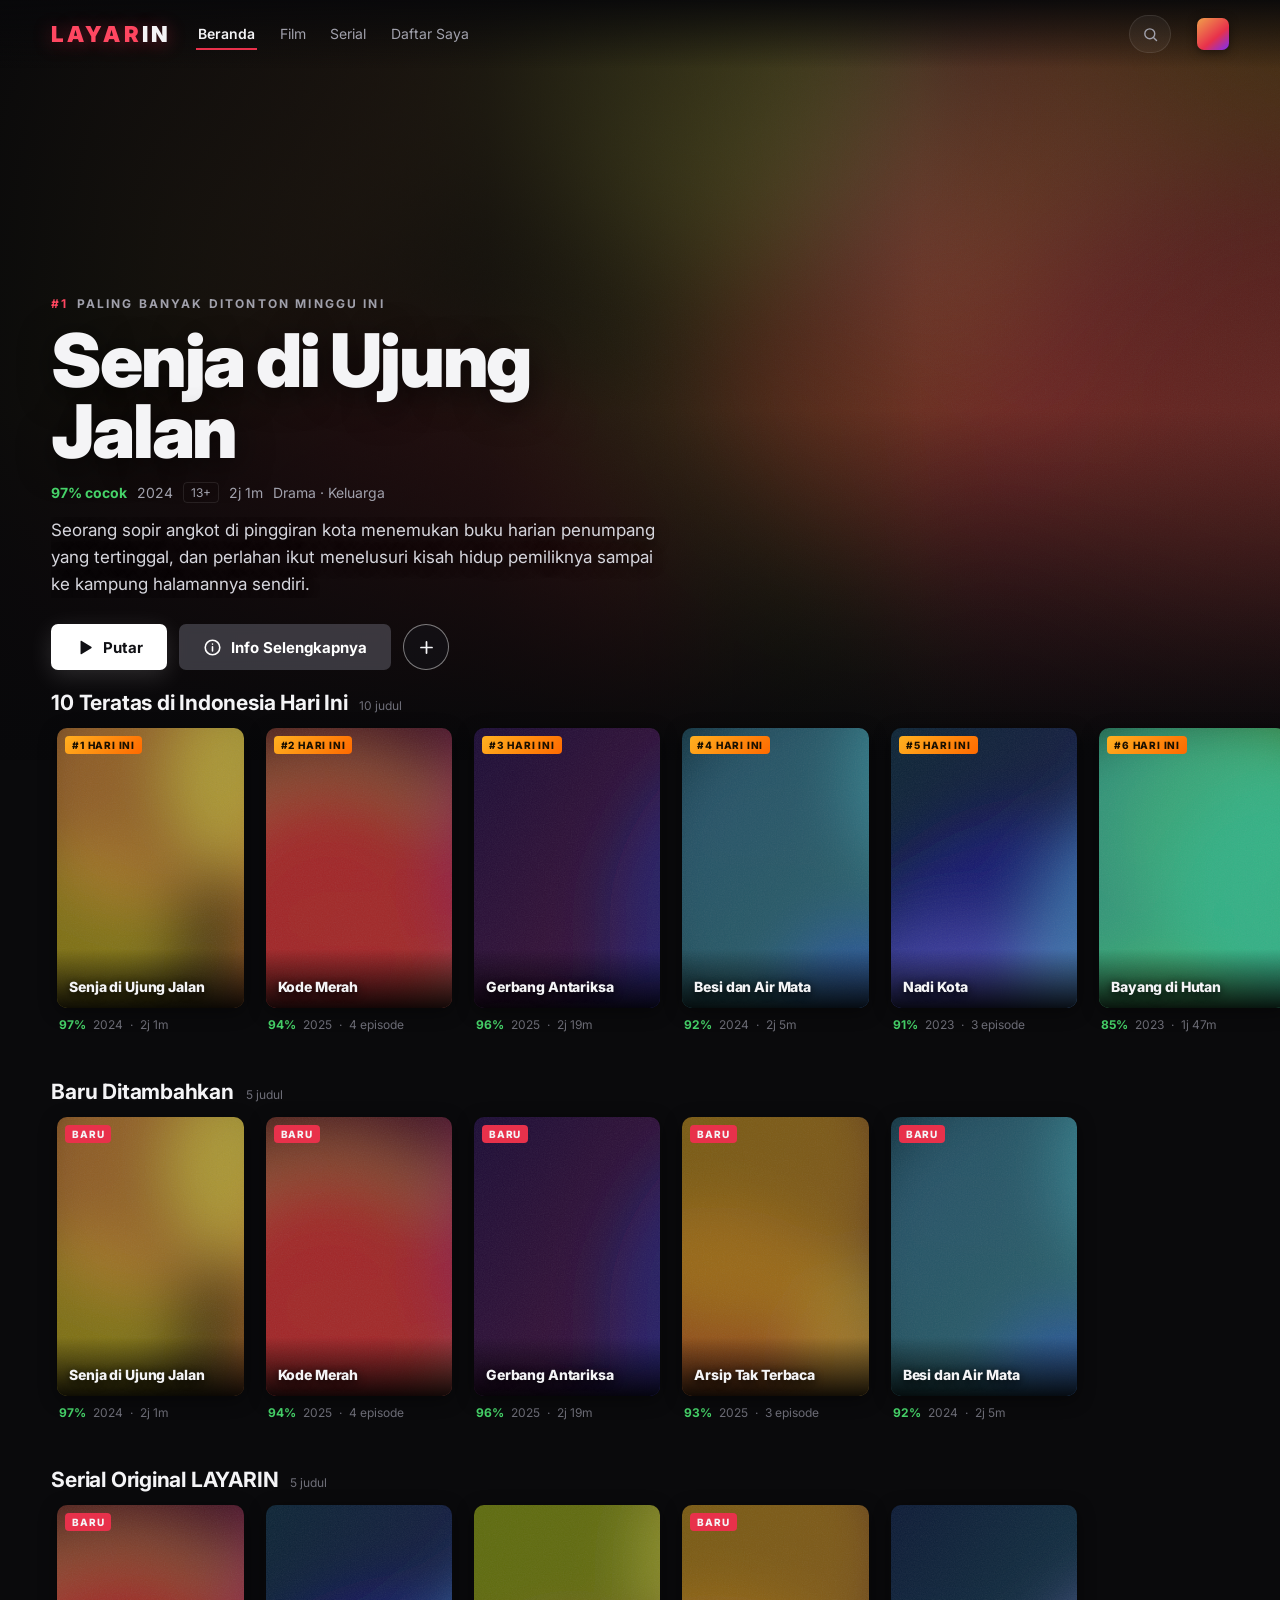
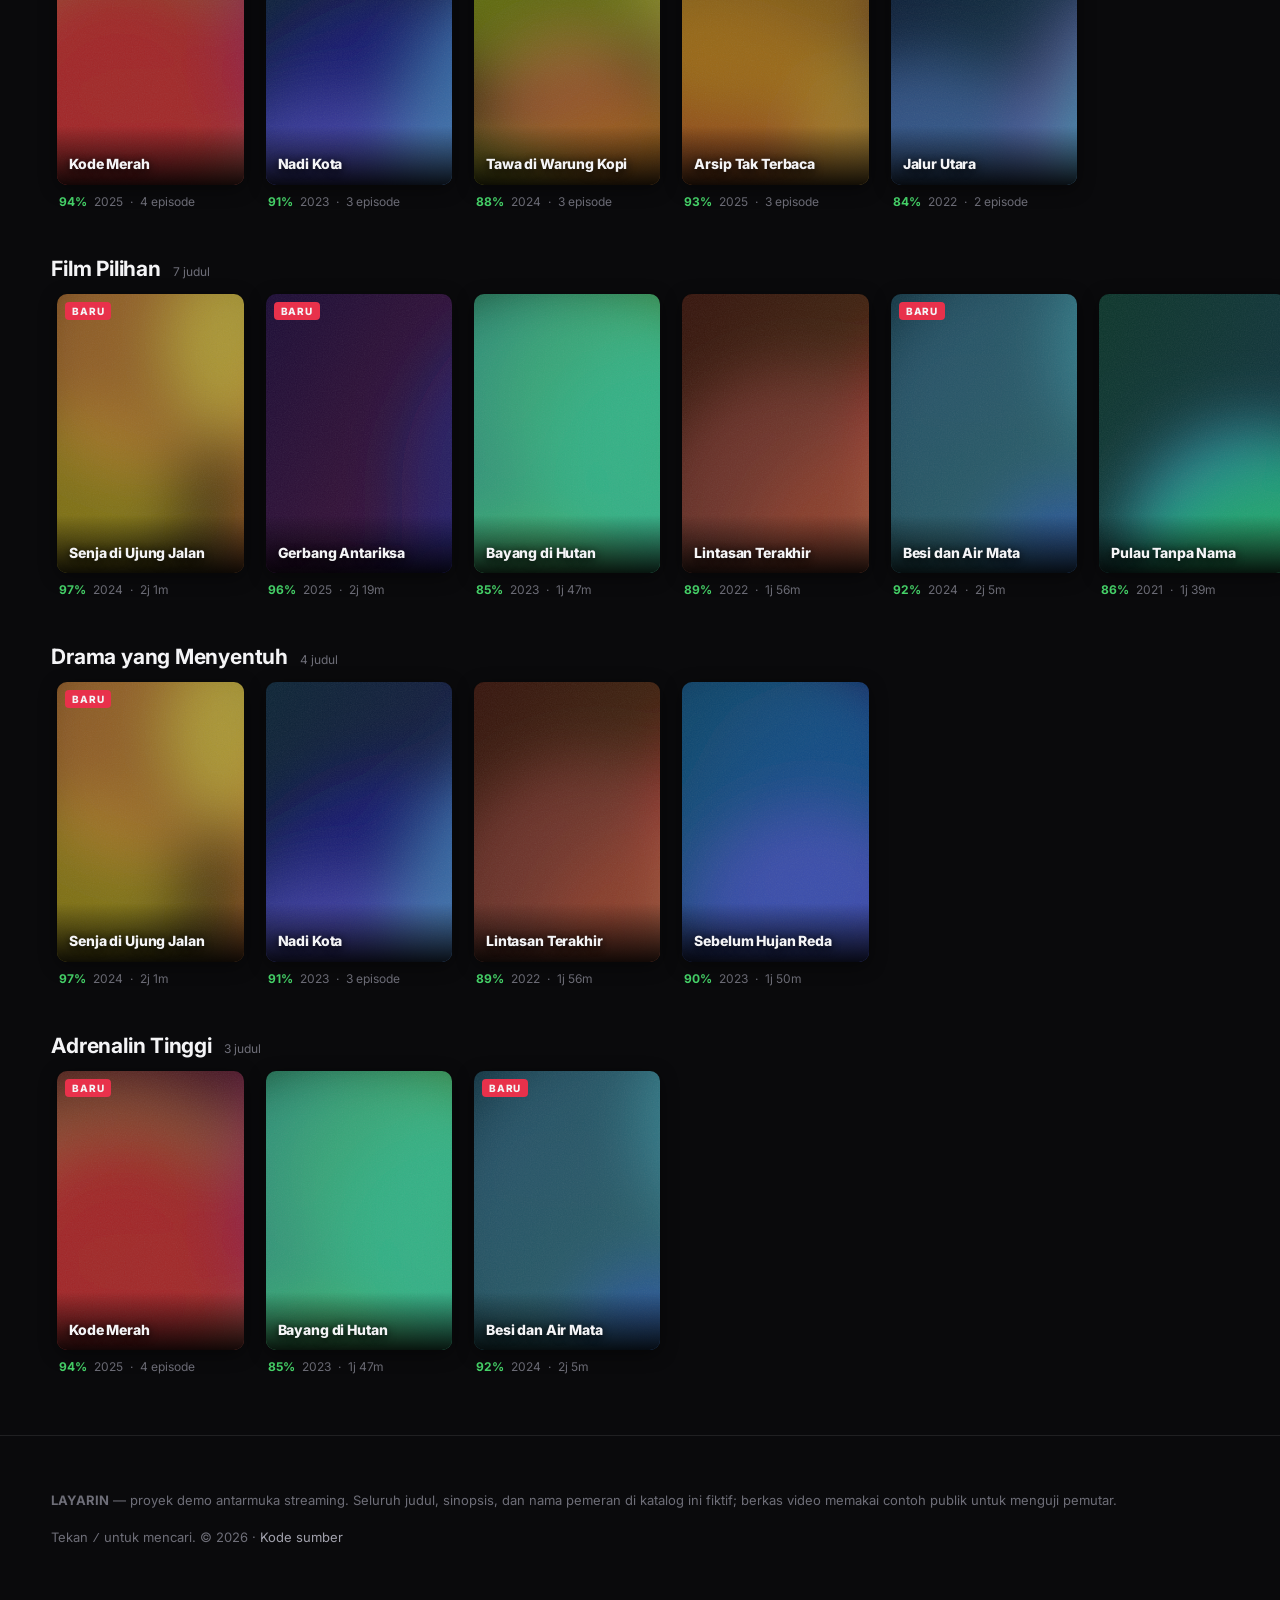
==== index.html @ 4c866b7e "Tambah LAYARIN — antarmuka situs streaming statis Situs streaming ala Netflix dengan HTML/CSS/JS mur" ====
<!doctype html>
<html lang="id">
<head>
<meta charset="utf-8">
<meta name="viewport" content="width=device-width, initial-scale=1">
<title>LAYARIN — Nonton film & serial</title>
<meta name="description" content="LAYARIN — antarmuka situs streaming: katalog film dan serial, daftar tontonan, dan pemutar video lengkap.">
<meta name="theme-color" content="#0a0a0c">
<link rel="icon" href="data:image/svg+xml,<svg xmlns='http://www.w3.org/2000/svg' viewBox='0 0 32 32'><rect width='32' height='32' rx='7' fill='%230a0a0c'/><path d='M11 8v16l12-8z' fill='%23ff4761'/></svg>">
<link rel="preconnect" href="https://fonts.googleapis.com">
<link rel="preconnect" href="https://fonts.gstatic.com" crossorigin>
<link rel="stylesheet" href="https://fonts.googleapis.com/css2?family=Inter:wght@400;500;600;700;800;900&display=swap">
<link rel="stylesheet" href="assets/css/style.css">
</head>
<body>

<header class="nav">
  <a class="logo" href="index.html">LAYAR<span>IN</span></a>
  <nav class="nav-links">
    <button data-view="beranda" aria-current="true">Beranda</button>
    <button data-view="film">Film</button>
    <button data-view="serial">Serial</button>
    <button data-view="list">Daftar Saya</button>
  </nav>
  <div class="search">
    <svg viewBox="0 0 24 24" fill="none" stroke-width="2" stroke-linecap="round"><circle cx="11" cy="11" r="7"/><path d="m16.5 16.5 4 4"/></svg>
    <input id="q" type="search" placeholder="Cari judul, genre, pemeran…" aria-label="Cari">
  </div>
  <div class="avatar" title="Profil"></div>
</header>

<main>
  <section class="hero" id="hero"></section>
  <div class="rows" id="rows"></div>
  <section class="grid-view" id="grid-view" hidden></section>
</main>

<footer class="footer">
  <p>
    <strong>LAYARIN</strong> — proyek demo antarmuka streaming. Seluruh judul, sinopsis, dan
    nama pemeran di katalog ini fiktif; berkas video memakai contoh publik untuk menguji pemutar.
  </p>
  <p>
    Tekan <kbd>/</kbd> untuk mencari. &copy; <span id="year"></span> ·
    <a href="https://github.com/Yudhitridarmawan/Yudhitridarmawan">Kode sumber</a>
  </p>
</footer>

<script src="assets/js/art.js"></script>
<script src="assets/js/data.js"></script>
<script src="assets/js/store.js"></script>
<script src="assets/js/app.js"></script>
</body>
</html>
---- assets/css/style.css ----
/* ==========================================================================
   LAYARIN — streaming UI
   ========================================================================== */

:root {
  --bg: #0a0a0c;
  --bg-elev: #141418;
  --bg-elev-2: #1d1d23;
  --line: rgba(255, 255, 255, 0.09);
  --text: #f4f4f6;
  --text-dim: #a1a1ac;
  --text-faint: #6e6e78;
  --brand: #e8314b;
  --brand-hot: #ff4761;
  --ok: #46d369;
  --radius: 10px;
  --nav-h: 68px;
  --row-gap: clamp(28px, 4vw, 46px);
  --pad-x: clamp(16px, 4vw, 60px);
  --ease: cubic-bezier(0.22, 0.61, 0.36, 1);
}

* { box-sizing: border-box; }

html { scroll-behavior: smooth; }

body {
  margin: 0;
  background: var(--bg);
  color: var(--text);
  font-family: "Inter", "Segoe UI", system-ui, -apple-system, sans-serif;
  -webkit-font-smoothing: antialiased;
  overflow-x: hidden;
}

body.no-scroll { overflow: hidden; }

img { display: block; max-width: 100%; }

button {
  font: inherit;
  color: inherit;
  border: 0;
  background: none;
  cursor: pointer;
}

a { color: inherit; text-decoration: none; }

::selection { background: var(--brand); color: #fff; }

:focus-visible {
  outline: 2px solid var(--brand-hot);
  outline-offset: 3px;
  border-radius: 4px;
}

/* ---------- Navbar ---------- */

.nav {
  position: fixed;
  inset: 0 0 auto 0;
  z-index: 60;
  height: var(--nav-h);
  display: flex;
  align-items: center;
  gap: clamp(12px, 2vw, 26px);
  padding: 0 var(--pad-x);
  background: linear-gradient(180deg, rgba(8, 8, 10, 0.92) 0%, rgba(8, 8, 10, 0) 100%);
  transition: background 0.3s var(--ease), backdrop-filter 0.3s var(--ease);
}

.nav.is-stuck {
  background: rgba(10, 10, 12, 0.88);
  backdrop-filter: saturate(160%) blur(14px);
  border-bottom: 1px solid var(--line);
}

.logo {
  font-weight: 900;
  font-size: 22px;
  letter-spacing: 0.14em;
  color: var(--brand-hot);
  text-shadow: 0 2px 18px rgba(232, 49, 75, 0.45);
  white-space: nowrap;
}

.logo span { color: var(--text); }

.nav-links {
  display: flex;
  gap: clamp(10px, 1.6vw, 22px);
  margin-right: auto;
  font-size: 14px;
}

.nav-links button {
  color: var(--text-dim);
  padding: 6px 2px;
  border-bottom: 2px solid transparent;
  transition: color 0.2s;
  white-space: nowrap;
}

.nav-links button:hover { color: var(--text); }

.nav-links button[aria-current="true"] {
  color: var(--text);
  font-weight: 600;
  border-bottom-color: var(--brand);
}

.search {
  display: flex;
  align-items: center;
  gap: 8px;
  height: 38px;
  padding: 0 12px;
  border: 1px solid var(--line);
  border-radius: 999px;
  background: rgba(255, 255, 255, 0.05);
  transition: width 0.3s var(--ease), border-color 0.2s, background 0.2s;
  width: 42px;
  overflow: hidden;
}

.search:focus-within,
.search.is-open {
  width: min(280px, 42vw);
  background: rgba(0, 0, 0, 0.6);
  border-color: rgba(255, 255, 255, 0.28);
}

.search svg { flex: none; width: 17px; height: 17px; stroke: var(--text-dim); }

.search input {
  flex: 1;
  min-width: 0;
  border: 0;
  outline: 0;
  background: none;
  color: var(--text);
  font-size: 14px;
}

.search input::placeholder { color: var(--text-faint); }

.avatar {
  flex: none;
  width: 32px;
  height: 32px;
  border-radius: 7px;
  background: linear-gradient(140deg, #f0a04b, #e8314b 60%, #7b2ff7);
  box-shadow: 0 2px 10px rgba(0, 0, 0, 0.5);
}

/* ---------- Hero ---------- */

.hero {
  position: relative;
  min-height: min(88vh, 760px);
  display: flex;
  align-items: flex-end;
  padding: 0 var(--pad-x) clamp(40px, 7vw, 90px);
  isolation: isolate;
  overflow: hidden;
}

.hero-art {
  position: absolute;
  inset: 0;
  z-index: -2;
  background-size: cover;
  background-position: center;
  transform: scale(1.04);
  animation: heroDrift 26s var(--ease) infinite alternate;
}

@keyframes heroDrift {
  from { transform: scale(1.04) translate3d(0, 0, 0); }
  to   { transform: scale(1.14) translate3d(-1.5%, -1%, 0); }
}

.hero::after {
  content: "";
  position: absolute;
  inset: 0;
  z-index: -1;
  background:
    linear-gradient(90deg, rgba(8, 8, 10, 0.95) 0%, rgba(8, 8, 10, 0.7) 38%, rgba(8, 8, 10, 0.05) 72%),
    linear-gradient(0deg, var(--bg) 2%, rgba(10, 10, 12, 0.25) 46%, rgba(10, 10, 12, 0.55) 100%);
}

.hero-body { max-width: min(620px, 92%); }

.hero-kicker {
  display: inline-flex;
  align-items: center;
  gap: 8px;
  font-size: 12px;
  font-weight: 700;
  letter-spacing: 0.18em;
  text-transform: uppercase;
  color: var(--text-dim);
  margin-bottom: 14px;
}

.hero-kicker b { color: var(--brand-hot); }

.hero h1 {
  margin: 0 0 16px;
  font-size: clamp(34px, 6.4vw, 74px);
  line-height: 0.95;
  font-weight: 900;
  letter-spacing: -0.03em;
  text-shadow: 0 6px 34px rgba(0, 0, 0, 0.65);
}

.meta {
  display: flex;
  flex-wrap: wrap;
  align-items: center;
  gap: 10px;
  font-size: 14px;
  color: var(--text-dim);
  margin-bottom: 14px;
}

.meta .match { color: var(--ok); font-weight: 700; }

.pill {
  padding: 2px 7px;
  border: 1px solid var(--line);
  border-radius: 4px;
  font-size: 12px;
  color: var(--text-dim);
}

.hero p.synopsis {
  margin: 0 0 26px;
  font-size: clamp(14px, 1.5vw, 17px);
  line-height: 1.6;
  color: #d6d6dd;
  text-shadow: 0 2px 14px rgba(0, 0, 0, 0.7);
  display: -webkit-box;
  -webkit-line-clamp: 3;
  -webkit-box-orient: vertical;
  overflow: hidden;
}

.hero-actions { display: flex; flex-wrap: wrap; gap: 12px; }

.btn {
  display: inline-flex;
  align-items: center;
  justify-content: center;
  gap: 9px;
  height: 46px;
  padding: 0 24px;
  border-radius: 7px;
  font-weight: 700;
  font-size: 15px;
  transition: transform 0.15s var(--ease), background 0.2s, box-shadow 0.2s;
}

.btn:active { transform: scale(0.97); }
.btn svg { width: 19px; height: 19px; }

.btn-play {
  background: #fff;
  color: #101014;
  box-shadow: 0 6px 24px rgba(255, 255, 255, 0.14);
}
.btn-play:hover { background: #e3e3e8; }

.btn-ghost {
  background: rgba(120, 120, 135, 0.42);
  color: #fff;
  backdrop-filter: blur(6px);
}
.btn-ghost:hover { background: rgba(140, 140, 158, 0.55); }

.btn-icon {
  width: 46px;
  padding: 0;
  border: 1.5px solid rgba(255, 255, 255, 0.45);
  border-radius: 50%;
  background: rgba(20, 20, 26, 0.5);
}
.btn-icon:hover { border-color: #fff; background: rgba(40, 40, 50, 0.7); }
.btn-icon.is-on { border-color: var(--ok); color: var(--ok); }

/* ---------- Rows ---------- */

.rows {
  position: relative;
  z-index: 2;
  margin-top: clamp(-70px, -6vw, -30px);
  padding-bottom: 60px;
  display: flex;
  flex-direction: column;
  gap: var(--row-gap);
}

.row { position: relative; }

.row-head {
  display: flex;
  align-items: baseline;
  gap: 12px;
  padding: 0 var(--pad-x) 12px;
}

.row-head h2 {
  margin: 0;
  font-size: clamp(16px, 1.7vw, 21px);
  font-weight: 700;
  letter-spacing: -0.01em;
}

.row-head .count { font-size: 12px; color: var(--text-faint); }

.rail-wrap { position: relative; }

.rail {
  display: flex;
  gap: 10px;
  padding: 34px var(--pad-x);
  margin: -34px 0;
  overflow-x: auto;
  scroll-behavior: smooth;
  scroll-snap-type: x proximity;
  /* Tanpa ini, snap menarik kartu pertama melewati gutter kiri saat dimuat. */
  scroll-padding-inline: var(--pad-x);
  scrollbar-width: none;
}

.rail::-webkit-scrollbar { display: none; }

.rail-btn {
  position: absolute;
  top: 0;
  bottom: 0;
  z-index: 12;
  width: clamp(36px, var(--pad-x), 60px);
  display: grid;
  place-items: center;
  background: linear-gradient(90deg, rgba(10, 10, 12, 0.85), rgba(10, 10, 12, 0));
  opacity: 0;
  transition: opacity 0.2s;
}

.rail-btn[data-dir="next"] {
  right: 0;
  background: linear-gradient(270deg, rgba(10, 10, 12, 0.85), rgba(10, 10, 12, 0));
}
.rail-btn[data-dir="prev"] { left: 0; }
.rail-wrap:hover .rail-btn:not([hidden]) { opacity: 1; }
.rail-btn:hover { background-color: rgba(10, 10, 12, 0.35); }
.rail-btn svg { width: 26px; height: 26px; stroke: #fff; filter: drop-shadow(0 2px 6px #000); }

/* ---------- Card ---------- */

.card {
  position: relative;
  flex: none;
  width: clamp(132px, 15.5vw, 200px);
  scroll-snap-align: start;
  border-radius: var(--radius);
  transition: transform 0.28s var(--ease), box-shadow 0.28s var(--ease), z-index 0s 0.28s;
  text-align: left;
}

.card-poster {
  display: block;
  position: relative;
  aspect-ratio: 2 / 3;
  border-radius: var(--radius);
  overflow: hidden;
  background: var(--bg-elev);
  box-shadow: 0 4px 18px rgba(0, 0, 0, 0.45);
}

.card-poster img { width: 100%; height: 100%; object-fit: cover; }

.card-title-overlay {
  display: block;
  position: absolute;
  inset: auto 0 0 0;
  padding: 30px 12px 12px;
  background: linear-gradient(0deg, rgba(0, 0, 0, 0.88), transparent);
  font-size: 14px;
  font-weight: 800;
  line-height: 1.2;
  letter-spacing: -0.01em;
  text-shadow: 0 2px 8px #000;
}

.card-badge {
  display: block;
  position: absolute;
  top: 8px;
  left: 8px;
  padding: 3px 7px;
  border-radius: 4px;
  background: var(--brand);
  font-size: 10px;
  font-weight: 800;
  letter-spacing: 0.08em;
  text-transform: uppercase;
}

.card-badge.top {
  background: linear-gradient(135deg, #ffb020, #ff6a00);
  color: #1a1000;
}

.card-progress {
  display: block;
  position: absolute;
  inset: auto 10px 8px 10px;
  height: 3px;
  border-radius: 2px;
  background: rgba(255, 255, 255, 0.28);
  overflow: hidden;
}
.card-progress i {
  display: block;
  height: 100%;
  background: var(--brand-hot);
}

.card-info {
  padding: 9px 2px 0;
  font-size: 12px;
  color: var(--text-faint);
  display: flex;
  gap: 7px;
  align-items: center;
}
.card-info .match { color: var(--ok); font-weight: 700; }

@media (hover: hover) and (min-width: 720px) {
  .card:hover {
    transform: scale(1.11) translateY(-4px);
    z-index: 20;
    transition-delay: 0.18s, 0.18s, 0s;
  }
  .card:hover .card-poster { box-shadow: 0 18px 42px rgba(0, 0, 0, 0.7); }
}

/* ---------- Grid (search / filtered view) ---------- */

.grid-view { padding: calc(var(--nav-h) + 34px) var(--pad-x) 70px; }

.grid-view h2 {
  margin: 0 0 4px;
  font-size: clamp(20px, 2.4vw, 28px);
  letter-spacing: -0.02em;
}

.grid-view .sub { margin: 0 0 26px; color: var(--text-dim); font-size: 14px; }

.grid {
  display: grid;
  grid-template-columns: repeat(auto-fill, minmax(clamp(132px, 15vw, 190px), 1fr));
  gap: 22px 14px;
}

.grid .card { width: auto; }

.empty {
  padding: 60px 0;
  text-align: center;
  color: var(--text-dim);
}
.empty strong { display: block; font-size: 19px; color: var(--text); margin-bottom: 6px; }

/* ---------- Modal ---------- */

.modal-backdrop {
  position: fixed;
  inset: 0;
  z-index: 90;
  display: grid;
  place-items: start center;
  padding: 40px 16px;
  overflow-y: auto;
  background: rgba(4, 4, 6, 0.78);
  backdrop-filter: blur(5px);
  animation: fade 0.22s var(--ease);
}

@keyframes fade { from { opacity: 0; } }
@keyframes rise { from { opacity: 0; transform: translateY(26px) scale(0.98); } }

.modal {
  position: relative;
  width: min(880px, 100%);
  border-radius: 14px;
  overflow: hidden;
  background: var(--bg-elev);
  box-shadow: 0 30px 80px rgba(0, 0, 0, 0.75);
  animation: rise 0.3s var(--ease);
}

.modal-hero {
  position: relative;
  aspect-ratio: 16 / 8;
  background-size: cover;
  background-position: center;
  display: flex;
  align-items: flex-end;
  padding: clamp(18px, 3vw, 34px);
}

.modal-hero::after {
  content: "";
  position: absolute;
  inset: 0;
  background: linear-gradient(0deg, var(--bg-elev) 1%, rgba(20, 20, 24, 0.15) 60%, rgba(20, 20, 24, 0.5));
}

.modal-hero > * { position: relative; z-index: 1; }

.modal-hero h2 {
  margin: 0;
  max-width: 70%;
  font-size: clamp(24px, 4vw, 46px);
  font-weight: 900;
  line-height: 1;
  letter-spacing: -0.03em;
  text-shadow: 0 4px 22px rgba(0, 0, 0, 0.75);
}

.modal-close {
  position: absolute;
  top: 14px;
  right: 14px;
  z-index: 2;
  width: 36px;
  height: 36px;
  border-radius: 50%;
  display: grid;
  place-items: center;
  background: rgba(10, 10, 12, 0.8);
  transition: background 0.2s, transform 0.2s;
}
.modal-close:hover { background: #2a2a32; transform: rotate(90deg); }
.modal-close svg { width: 17px; height: 17px; stroke: #fff; }

.modal-body { padding: clamp(18px, 3vw, 30px); }

.modal-actions { display: flex; gap: 10px; margin-bottom: 22px; flex-wrap: wrap; }

.modal-cols {
  display: grid;
  grid-template-columns: 1.7fr 1fr;
  gap: 26px;
}

.modal-cols p { margin: 0 0 14px; line-height: 1.65; color: #d2d2da; font-size: 15px; }

.facts { font-size: 13px; line-height: 1.9; color: var(--text-faint); }
.facts b { color: var(--text-dim); font-weight: 500; }
.facts span { color: #d2d2da; }

.eps { margin-top: 30px; }
.eps h3 { margin: 0 0 14px; font-size: 17px; }

.ep {
  display: grid;
  grid-template-columns: 34px 132px 1fr auto;
  align-items: center;
  gap: 16px;
  width: 100%;
  padding: 12px;
  border-top: 1px solid var(--line);
  text-align: left;
  transition: background 0.2s;
}
.ep:hover { background: rgba(255, 255, 255, 0.04); }
.ep-num { font-size: 18px; color: var(--text-faint); text-align: center; }
.ep-thumb {
  aspect-ratio: 16 / 9;
  border-radius: 5px;
  background-size: cover;
  background-position: center;
}
.ep-title { font-weight: 600; font-size: 14px; margin-bottom: 3px; }
.ep-desc {
  font-size: 13px;
  color: var(--text-faint);
  line-height: 1.45;
  display: -webkit-box;
  -webkit-line-clamp: 2;
  -webkit-box-orient: vertical;
  overflow: hidden;
}
.ep-dur { font-size: 13px; color: var(--text-faint); white-space: nowrap; }

/* ---------- Footer ---------- */

.footer {
  padding: 40px var(--pad-x) 54px;
  border-top: 1px solid var(--line);
  color: var(--text-faint);
  font-size: 13px;
  line-height: 1.8;
}
.footer a { color: var(--text-dim); }
.footer a:hover { color: var(--text); }

/* ---------- Watch page ---------- */

.player-page {
  padding-bottom: 0;
  height: 100vh;
  height: 100dvh;
  background: #000;
  display: flex;
  flex-direction: column;
}

.player-shell {
  position: relative;
  flex: 1;
  min-height: 0;
  background: #000;
}

.player-shell video {
  width: 100%;
  height: 100%;
  object-fit: contain;
  background: #000;
}

.player-shell.hide-ui { cursor: none; }
.player-shell.hide-ui .ctl-bar,
.player-shell.hide-ui .player-top { opacity: 0; pointer-events: none; }

.player-top {
  position: absolute;
  inset: 0 0 auto 0;
  z-index: 4;
  display: flex;
  align-items: center;
  gap: 14px;
  padding: 18px 22px 44px;
  background: linear-gradient(180deg, rgba(0, 0, 0, 0.8), transparent);
  transition: opacity 0.3s;
  /* Batang judul membentang penuh; biarkan klik tembus ke video di sekitarnya. */
  pointer-events: none;
}

.player-top > * { pointer-events: auto; }

.player-top h1 {
  margin: 0;
  font-size: 17px;
  font-weight: 600;
  overflow: hidden;
  text-overflow: ellipsis;
  white-space: nowrap;
}
.player-top .sub { font-size: 13px; color: var(--text-dim); }
.back-btn {
  display: grid;
  place-items: center;
  width: 40px;
  height: 40px;
  flex: none;
  border-radius: 50%;
  background: rgba(255, 255, 255, 0.1);
  transition: background 0.2s;
}
.back-btn:hover { background: rgba(255, 255, 255, 0.22); }
.back-btn svg { width: 20px; height: 20px; stroke: #fff; }

.big-play {
  position: absolute;
  inset: 0;
  z-index: 3;
  display: grid;
  place-items: center;
  background: rgba(0, 0, 0, 0.35);
  transition: opacity 0.25s;
}
.big-play[hidden] { display: none; }
.big-play i {
  display: grid;
  place-items: center;
  width: 84px;
  height: 84px;
  border-radius: 50%;
  background: rgba(232, 49, 75, 0.92);
  box-shadow: 0 10px 40px rgba(232, 49, 75, 0.45);
  transition: transform 0.2s var(--ease);
}
.big-play:hover i { transform: scale(1.08); }
.big-play svg { width: 34px; height: 34px; fill: #fff; margin-left: 5px; }

.spinner {
  position: absolute;
  top: 50%;
  left: 50%;
  z-index: 3;
  width: 48px;
  height: 48px;
  margin: -24px 0 0 -24px;
  border: 3px solid rgba(255, 255, 255, 0.22);
  border-top-color: #fff;
  border-radius: 50%;
  animation: spin 0.9s linear infinite;
}
@keyframes spin { to { transform: rotate(360deg); } }

.ctl-bar {
  position: absolute;
  inset: auto 0 0 0;
  z-index: 5;
  padding: 60px 22px 16px;
  background: linear-gradient(0deg, rgba(0, 0, 0, 0.92) 10%, transparent);
  transition: opacity 0.3s;
}

.scrub {
  position: relative;
  height: 18px;
  display: flex;
  align-items: center;
  cursor: pointer;
  margin-bottom: 6px;
}
.scrub-track {
  position: relative;
  width: 100%;
  height: 4px;
  border-radius: 3px;
  background: rgba(255, 255, 255, 0.26);
  overflow: hidden;
  transition: height 0.15s;
}
.scrub:hover .scrub-track { height: 7px; }
.scrub-buffered, .scrub-played {
  position: absolute;
  inset: 0 auto 0 0;
  border-radius: 3px;
}
.scrub-buffered { background: rgba(255, 255, 255, 0.34); }
.scrub-played { background: var(--brand); }
.scrub-knob {
  position: absolute;
  top: 50%;
  width: 13px;
  height: 13px;
  margin: -6.5px 0 0 -6.5px;
  border-radius: 50%;
  background: var(--brand-hot);
  transform: scale(0);
  transition: transform 0.15s;
  pointer-events: none;
}
.scrub:hover .scrub-knob, .scrub.is-dragging .scrub-knob { transform: scale(1); }

.scrub-tip {
  position: absolute;
  bottom: 22px;
  transform: translateX(-50%);
  padding: 3px 7px;
  border-radius: 4px;
  background: rgba(0, 0, 0, 0.86);
  font-size: 12px;
  font-variant-numeric: tabular-nums;
  pointer-events: none;
  opacity: 0;
  transition: opacity 0.15s;
}
.scrub:hover .scrub-tip { opacity: 1; }

.ctl-row { display: flex; align-items: center; gap: 6px; }

.ctl {
  display: grid;
  place-items: center;
  width: 40px;
  height: 40px;
  border-radius: 8px;
  transition: background 0.16s, transform 0.16s;
}
.ctl:hover { background: rgba(255, 255, 255, 0.14); }
.ctl:active { transform: scale(0.92); }
.ctl svg { width: 22px; height: 22px; fill: #fff; }
.ctl.wide { width: auto; padding: 0 12px; font-size: 13px; font-weight: 600; }

.time {
  font-size: 13px;
  color: #d0d0d8;
  font-variant-numeric: tabular-nums;
  margin: 0 8px 0 4px;
  white-space: nowrap;
}
.time b { color: var(--text-faint); font-weight: 400; }

.spacer { flex: 1; }

.vol { display: flex; align-items: center; gap: 4px; }
.vol input {
  width: 0;
  opacity: 0;
  transition: width 0.22s var(--ease), opacity 0.22s;
  accent-color: var(--brand-hot);
  cursor: pointer;
}
.vol:hover input, .vol:focus-within input { width: 82px; opacity: 1; }

.toast {
  position: absolute;
  top: 50%;
  left: 50%;
  z-index: 6;
  transform: translate(-50%, -50%);
  padding: 14px 22px;
  border-radius: 10px;
  background: rgba(0, 0, 0, 0.72);
  font-size: 16px;
  font-weight: 600;
  pointer-events: none;
  opacity: 0;
  transition: opacity 0.25s;
}
.toast.show { opacity: 1; transition-duration: 0.05s; }

.player-error {
  position: absolute;
  inset: 0;
  z-index: 7;
  display: grid;
  place-content: center;
  justify-items: center;
  gap: 6px;
  padding: 24px;
  text-align: center;
  background: rgba(6, 6, 8, 0.92);
}
.player-error[hidden] { display: none; }
.player-error .mark {
  width: 54px;
  height: 54px;
  margin-bottom: 10px;
  display: grid;
  place-items: center;
  border-radius: 50%;
  background: rgba(232, 49, 75, 0.16);
  color: var(--brand-hot);
  font-size: 26px;
  font-weight: 800;
}
.player-error h2 { margin: 0; font-size: 20px; }
.player-error p { margin: 0 0 6px; max-width: 46ch; color: var(--text-dim); font-size: 14px; line-height: 1.6; }
.player-error .acts { display: flex; gap: 10px; margin-top: 12px; flex-wrap: wrap; justify-content: center; }

.up-next {
  position: absolute;
  right: 22px;
  bottom: 108px;
  z-index: 5;
  width: min(330px, 78vw);
  padding: 14px;
  border-radius: 12px;
  border: 1px solid var(--line);
  background: rgba(16, 16, 20, 0.94);
  backdrop-filter: blur(10px);
  box-shadow: 0 18px 50px rgba(0, 0, 0, 0.6);
  animation: rise 0.3s var(--ease);
}
.up-next[hidden] { display: none; }
.up-next .lbl { font-size: 11px; letter-spacing: 0.14em; text-transform: uppercase; color: var(--text-faint); margin-bottom: 8px; }
.up-next .row2 { display: flex; gap: 12px; align-items: center; }
.up-next .thumb { width: 84px; aspect-ratio: 16 / 9; border-radius: 6px; background-size: cover; background-position: center; flex: none; }
.up-next .t { font-weight: 700; font-size: 14px; margin-bottom: 2px; }
.up-next .d { font-size: 12px; color: var(--text-faint); }
.up-next .go { margin-top: 12px; width: 100%; height: 38px; border-radius: 7px; background: #fff; color: #101014; font-weight: 700; }

.kbd-hint {
  padding: 10px var(--pad-x);
  font-size: 12px;
  color: var(--text-faint);
  text-align: center;
  background: #000;
}
.kbd-hint kbd {
  display: inline-block;
  padding: 1px 6px;
  margin: 0 2px;
  border: 1px solid var(--line);
  border-radius: 4px;
  background: #16161a;
  font-family: inherit;
  font-size: 11px;
  color: var(--text-dim);
}

/* ---------- Responsive ---------- */

@media (max-width: 860px) {
  .modal-cols { grid-template-columns: 1fr; gap: 16px; }
  .ep { grid-template-columns: 26px 96px 1fr; }
  .ep-dur { display: none; }
}

@media (max-width: 640px) {
  /* Navigasi pindah ke bilah bawah — ruang di navbar tidak cukup. */
  .nav-links {
    position: fixed;
    inset: auto 0 0 0;
    z-index: 70;
    margin: 0;
    justify-content: space-around;
    gap: 0;
    padding: 8px 6px calc(8px + env(safe-area-inset-bottom));
    background: rgba(12, 12, 16, 0.94);
    backdrop-filter: saturate(150%) blur(14px);
    border-top: 1px solid var(--line);
    font-size: 12px;
  }
  .nav-links button { padding: 4px 10px; border-bottom: 0; border-radius: 6px; }
  .nav-links button[aria-current="true"] { background: rgba(255, 255, 255, 0.1); }

  body { padding-bottom: 56px; }
  .search { width: min(200px, 46vw); }
  .hero { min-height: 76vh; }
  .hero p.synopsis { -webkit-line-clamp: 2; }
  .btn { height: 42px; padding: 0 18px; font-size: 14px; }
  .btn-icon { width: 42px; padding: 0; }
  .rail-btn { display: none; }
  .time { margin: 0 2px; font-size: 12px; }
  .vol { display: none; }
  .up-next { right: 12px; left: 12px; width: auto; bottom: 100px; }
  .kbd-hint { display: none; }
}

@media (prefers-reduced-motion: reduce) {
  *, *::before, *::after {
    animation-duration: 0.01ms !important;
    animation-iteration-count: 1 !important;
    transition-duration: 0.01ms !important;
  }
  html { scroll-behavior: auto; }
}
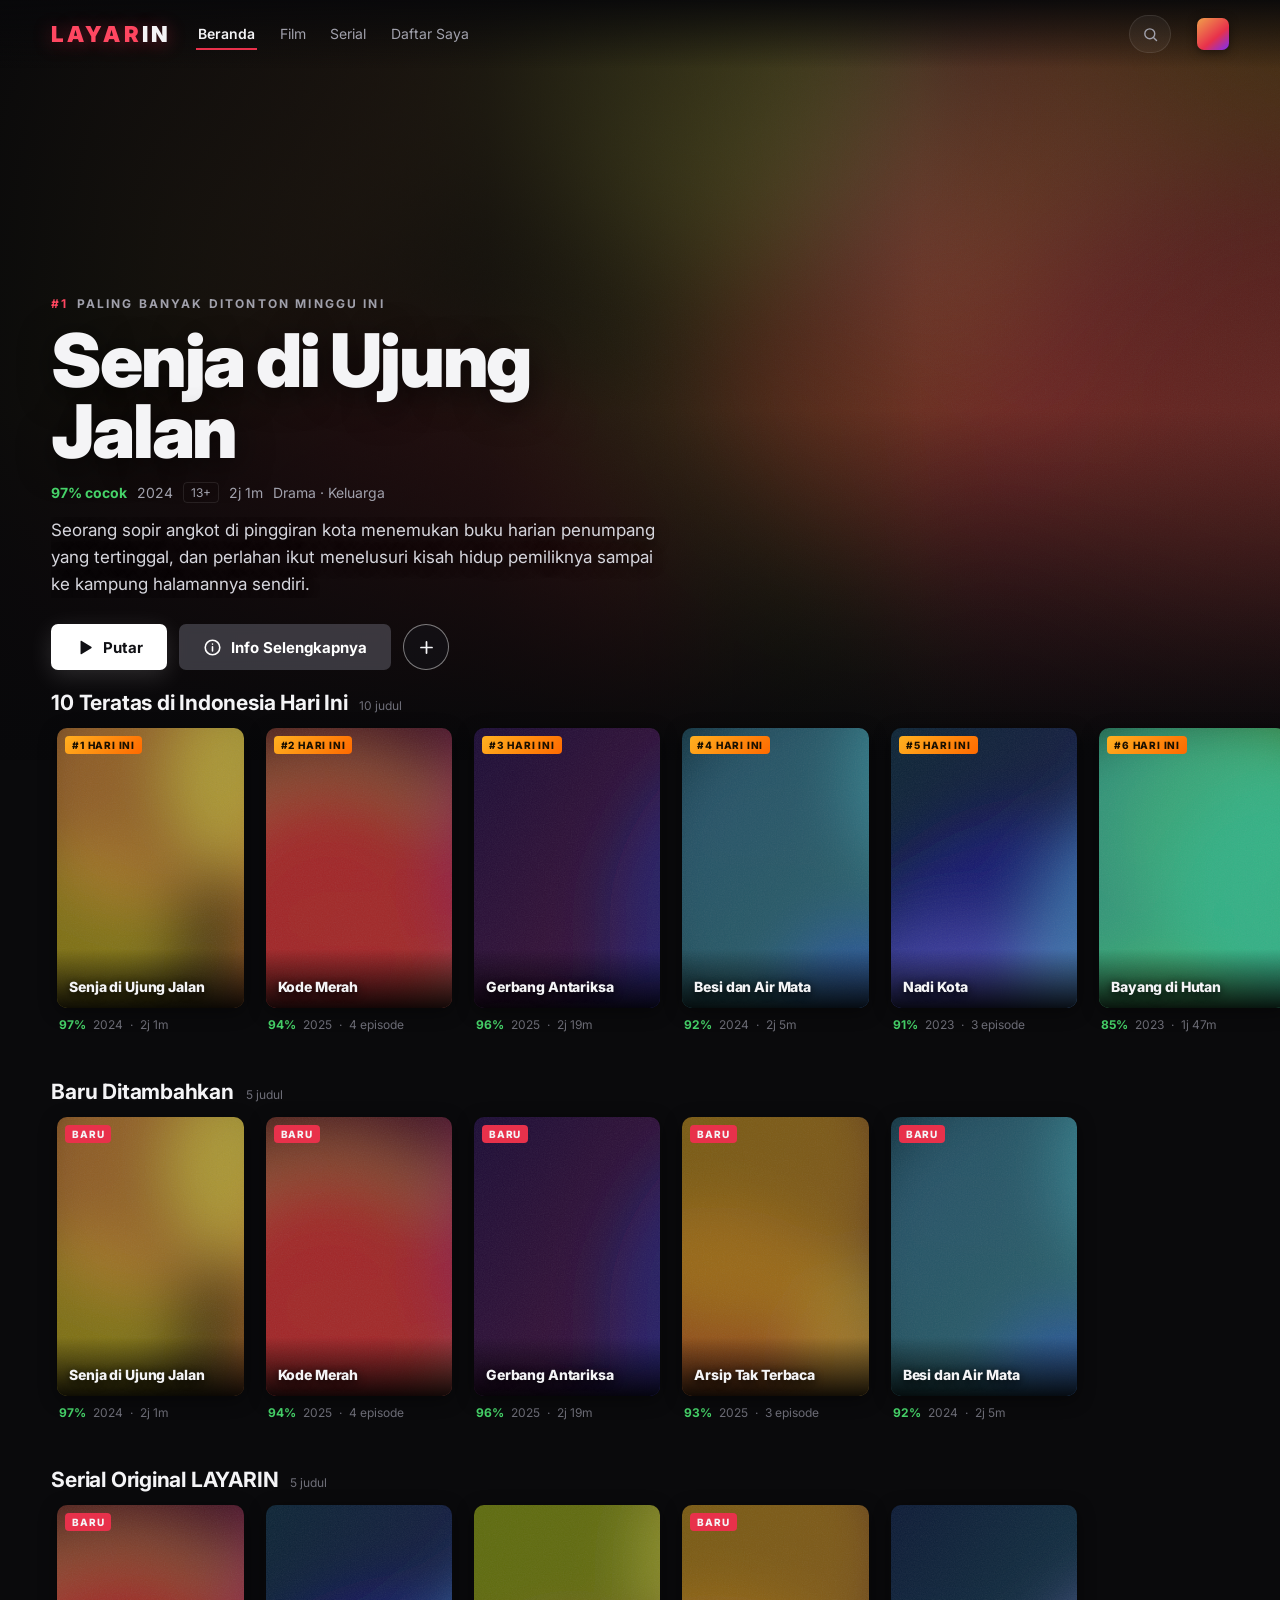
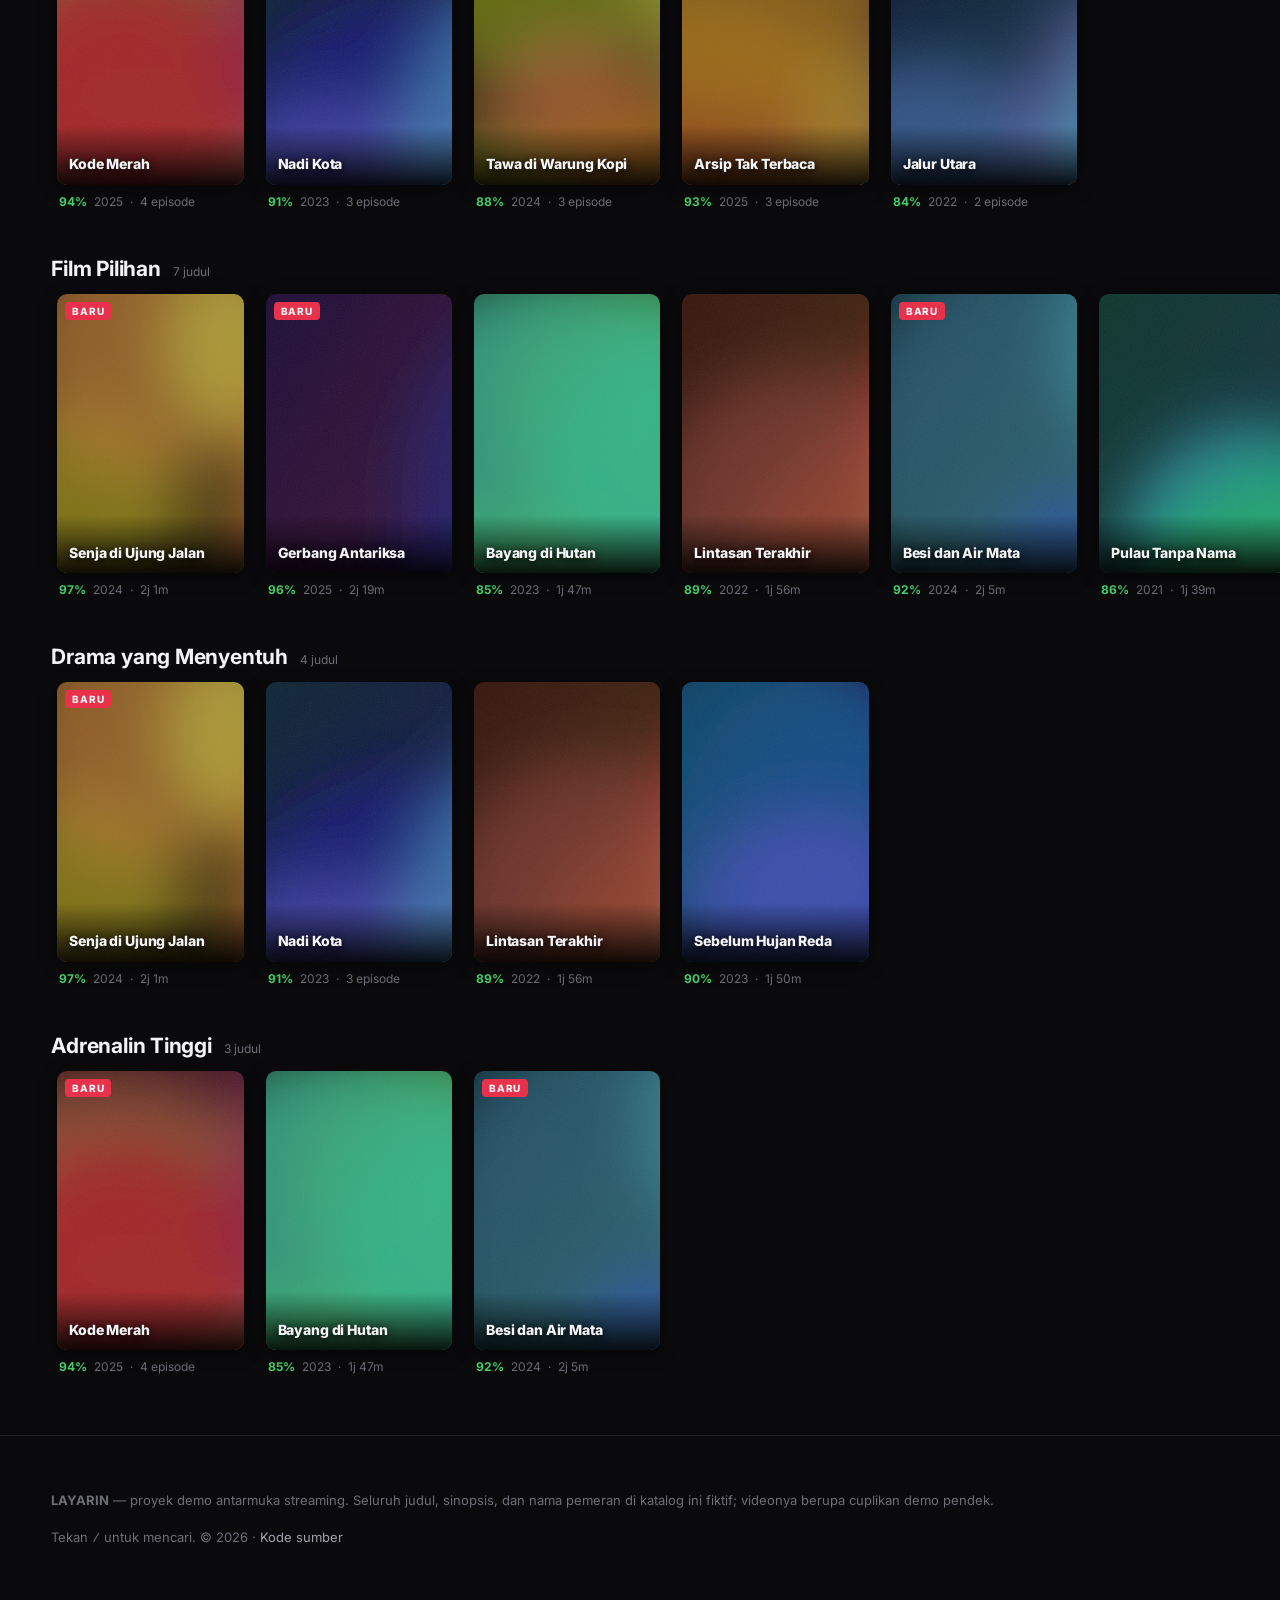
==== commit f6da3b80: "Ganti sumber video mati dengan cuplikan demo lokal Bucket contoh video Google (gtv-videos-bucket) ki" ====
--- a/index.html
+++ b/index.html
@@ -38,7 +38,7 @@
 <footer class="footer">
   <p>
     <strong>LAYARIN</strong> — proyek demo antarmuka streaming. Seluruh judul, sinopsis, dan
-    nama pemeran di katalog ini fiktif; berkas video memakai contoh publik untuk menguji pemutar.
+    nama pemeran di katalog ini fiktif; videonya berupa cuplikan demo pendek.
   </p>
   <p>
     Tekan <kbd>/</kbd> untuk mencari. &copy; <span id="year"></span> ·
